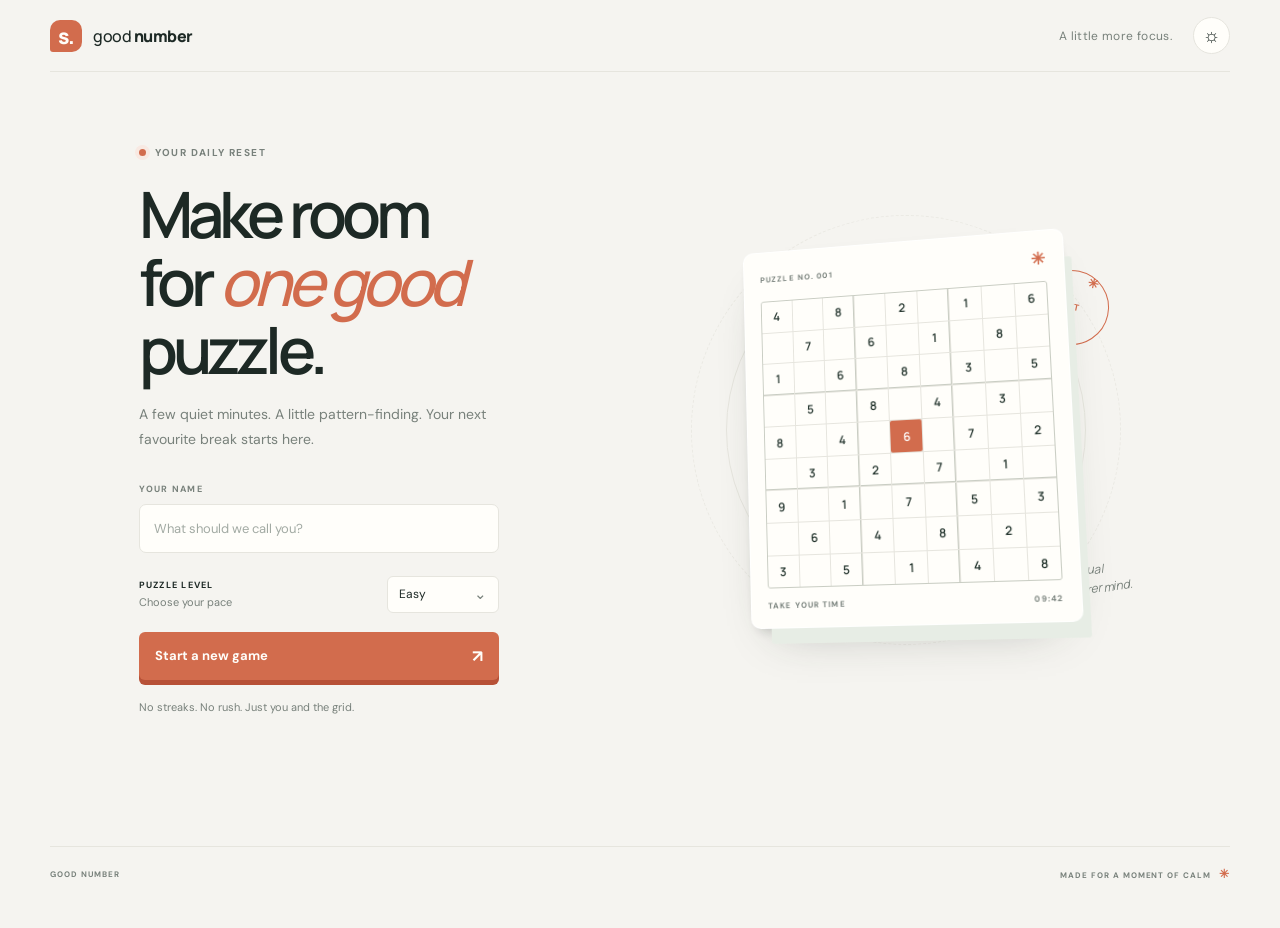
==== index.html @ 7d694d7b "chore: update ui" ====
<!DOCTYPE html>
<html lang="en">
	<head>
		<meta charset="UTF-8" />
		<meta name="viewport" content="width=device-width, initial-scale=1.0" />
		<meta name="theme-color" content="#f5f4f0" />
		<meta
			name="description"
			content="A calmer, more considered place to play Sudoku. Pick up a puzzle and find your focus."
		/>
		<title>Sudoku — a little more focus</title>
		<link rel="icon" type="image/png" href="./static/images/CpeDev.png" />
		<link rel="preconnect" href="https://fonts.googleapis.com" />
		<link rel="preconnect" href="https://fonts.gstatic.com" crossorigin />
		<link
			href="https://fonts.googleapis.com/css2?family=DM+Sans:wght@400;500;600;700&family=Manrope:wght@400;500;600;700;800&display=swap"
			rel="stylesheet"
		/>
		<link rel="stylesheet" href="./static/design/styles.css" />
	</head>
	<body>
		<nav class="topbar" aria-label="Main navigation">
			<div class="nav-container">
				<a href="#" class="nav-logo" aria-label="Sudoku home">
					<span class="brand-mark" aria-hidden="true">s.</span>
					<span>good <strong>number</strong></span>
				</a>
				<div class="nav-right">
					<span class="nav-caption">A little more focus.</span>
					<button
						class="dark-mode-toggle"
						id="dark-mode-toggle"
						type="button"
						aria-label="Toggle dark mode"
						title="Toggle dark mode"
					>
						<span class="theme-icon theme-sun" aria-hidden="true">☼</span>
						<span class="theme-icon theme-moon" aria-hidden="true">◐</span>
					</button>
				</div>
			</div>
		</nav>

		<main class="main">
			<div class="screen">
				<section class="start-screen active" id="start-screen" aria-labelledby="welcome-title">
					<div class="welcome-copy">
						<p class="eyebrow"><span class="eyebrow-dot"></span> YOUR DAILY RESET</p>
						<h1 id="welcome-title">Make room<br />for <em>one good</em><br />puzzle.</h1>
						<p class="welcome-description">
							A few quiet minutes. A little pattern-finding. Your next favourite
							break starts here.
						</p>
						<div class="start-form">
							<label class="field-label" for="input-name">YOUR NAME</label>
							<input
								type="text"
								placeholder="What should we call you?"
								maxlength="24"
								autocomplete="name"
								class="input-name"
								id="input-name"
							/>
							<div class="setup-row">
								<div class="setup-copy">
									<span class="field-label">PUZZLE LEVEL</span>
									<span class="setup-hint">Choose your pace</span>
								</div>
								<button class="level-select" id="btn-level" type="button">
									Easy <span aria-hidden="true">⌄</span>
								</button>
							</div>
							<button class="btn btn-blue" id="btn-play" type="button">
								Start a new game <span aria-hidden="true">↗</span>
							</button>
							<button class="btn btn-continue" id="btn-continue" type="button">
								Continue your game <span aria-hidden="true">→</span>
							</button>
						</div>
						<p class="welcome-note">No streaks. No rush. Just you and the grid.</p>
					</div>
					<div class="welcome-art" aria-hidden="true">
						<div class="art-orbit orbit-one"></div>
						<div class="art-orbit orbit-two"></div>
						<div class="art-card">
							<div class="art-card-top"><span>PUZZLE NO. 001</span><span>✳</span></div>
							<div class="art-grid">
								<span>4</span><span></span><span>8</span><span></span><span>2</span><span></span><span>1</span><span></span><span>6</span>
								<span></span><span>7</span><span></span><span>6</span><span></span><span>1</span><span></span><span>8</span><span></span>
								<span>1</span><span></span><span>6</span><span></span><span>8</span><span></span><span>3</span><span></span><span>5</span>
								<span></span><span>5</span><span></span><span>8</span><span></span><span>4</span><span></span><span>3</span><span></span>
								<span>8</span><span></span><span>4</span><span></span><span class="art-highlight">6</span><span></span><span>7</span><span></span><span>2</span>
								<span></span><span>3</span><span></span><span>2</span><span></span><span>7</span><span></span><span>1</span><span></span>
								<span>9</span><span></span><span>1</span><span></span><span>7</span><span></span><span>5</span><span></span><span>3</span>
								<span></span><span>6</span><span></span><span>4</span><span></span><span>8</span><span></span><span>2</span><span></span>
								<span>3</span><span></span><span>5</span><span></span><span>1</span><span></span><span>4</span><span></span><span>8</span>
							</div>
							<div class="art-card-bottom"><span>TAKE YOUR TIME</span><span>09:42</span></div>
						</div>
						<div class="art-stamp"><span>THE<br />QUIET<br />WIN</span><b>✳</b></div>
						<p class="art-caption">A small ritual<br />for a clearer mind.</p>
					</div>
				</section>

				<section class="main-game" id="game-screen" aria-label="Sudoku game">
					<header class="game-heading">
						<div>
							<p class="eyebrow"><span class="eyebrow-dot"></span> YOUR FOCUS SESSION</p>
							<h1>Find your <em>flow.</em></h1>
						</div>
						<button class="back-button" id="btn-home" type="button" aria-label="Back to home">↗</button>
					</header>
					<div class="game-layout">
						<div class="board-column">
							<div class="board-topline">
								<div>
									<span class="board-label">PUZZLE</span>
									<span class="board-number">No. 001</span>
								</div>
								<span class="live-pill"><span></span> IN PROGRESS</span>
							</div>
							<div class="board-stage">
								<div class="main-sudoku-grid" role="grid" aria-label="Sudoku puzzle">
									<div class="main-grid-cell" role="gridcell" tabindex="0"></div><div class="main-grid-cell" role="gridcell" tabindex="0"></div><div class="main-grid-cell" role="gridcell" tabindex="0"></div><div class="main-grid-cell" role="gridcell" tabindex="0"></div><div class="main-grid-cell" role="gridcell" tabindex="0"></div><div class="main-grid-cell" role="gridcell" tabindex="0"></div><div class="main-grid-cell" role="gridcell" tabindex="0"></div><div class="main-grid-cell" role="gridcell" tabindex="0"></div><div class="main-grid-cell" role="gridcell" tabindex="0"></div>
									<div class="main-grid-cell" role="gridcell" tabindex="0"></div><div class="main-grid-cell" role="gridcell" tabindex="0"></div><div class="main-grid-cell" role="gridcell" tabindex="0"></div><div class="main-grid-cell" role="gridcell" tabindex="0"></div><div class="main-grid-cell" role="gridcell" tabindex="0"></div><div class="main-grid-cell" role="gridcell" tabindex="0"></div><div class="main-grid-cell" role="gridcell" tabindex="0"></div><div class="main-grid-cell" role="gridcell" tabindex="0"></div><div class="main-grid-cell" role="gridcell" tabindex="0"></div>
									<div class="main-grid-cell" role="gridcell" tabindex="0"></div><div class="main-grid-cell" role="gridcell" tabindex="0"></div><div class="main-grid-cell" role="gridcell" tabindex="0"></div><div class="main-grid-cell" role="gridcell" tabindex="0"></div><div class="main-grid-cell" role="gridcell" tabindex="0"></div><div class="main-grid-cell" role="gridcell" tabindex="0"></div><div class="main-grid-cell" role="gridcell" tabindex="0"></div><div class="main-grid-cell" role="gridcell" tabindex="0"></div><div class="main-grid-cell" role="gridcell" tabindex="0"></div>
									<div class="main-grid-cell" role="gridcell" tabindex="0"></div><div class="main-grid-cell" role="gridcell" tabindex="0"></div><div class="main-grid-cell" role="gridcell" tabindex="0"></div><div class="main-grid-cell" role="gridcell" tabindex="0"></div><div class="main-grid-cell" role="gridcell" tabindex="0"></div><div class="main-grid-cell" role="gridcell" tabindex="0"></div><div class="main-grid-cell" role="gridcell" tabindex="0"></div><div class="main-grid-cell" role="gridcell" tabindex="0"></div><div class="main-grid-cell" role="gridcell" tabindex="0"></div>
									<div class="main-grid-cell" role="gridcell" tabindex="0"></div><div class="main-grid-cell" role="gridcell" tabindex="0"></div><div class="main-grid-cell" role="gridcell" tabindex="0"></div><div class="main-grid-cell" role="gridcell" tabindex="0"></div><div class="main-grid-cell" role="gridcell" tabindex="0"></div><div class="main-grid-cell" role="gridcell" tabindex="0"></div><div class="main-grid-cell" role="gridcell" tabindex="0"></div><div class="main-grid-cell" role="gridcell" tabindex="0"></div><div class="main-grid-cell" role="gridcell" tabindex="0"></div>
									<div class="main-grid-cell" role="gridcell" tabindex="0"></div><div class="main-grid-cell" role="gridcell" tabindex="0"></div><div class="main-grid-cell" role="gridcell" tabindex="0"></div><div class="main-grid-cell" role="gridcell" tabindex="0"></div><div class="main-grid-cell" role="gridcell" tabindex="0"></div><div class="main-grid-cell" role="gridcell" tabindex="0"></div><div class="main-grid-cell" role="gridcell" tabindex="0"></div><div class="main-grid-cell" role="gridcell" tabindex="0"></div><div class="main-grid-cell" role="gridcell" tabindex="0"></div>
									<div class="main-grid-cell" role="gridcell" tabindex="0"></div><div class="main-grid-cell" role="gridcell" tabindex="0"></div><div class="main-grid-cell" role="gridcell" tabindex="0"></div><div class="main-grid-cell" role="gridcell" tabindex="0"></div><div class="main-grid-cell" role="gridcell" tabindex="0"></div><div class="main-grid-cell" role="gridcell" tabindex="0"></div><div class="main-grid-cell" role="gridcell" tabindex="0"></div><div class="main-grid-cell" role="gridcell" tabindex="0"></div><div class="main-grid-cell" role="gridcell" tabindex="0"></div>
									<div class="main-grid-cell" role="gridcell" tabindex="0"></div><div class="main-grid-cell" role="gridcell" tabindex="0"></div><div class="main-grid-cell" role="gridcell" tabindex="0"></div><div class="main-grid-cell" role="gridcell" tabindex="0"></div><div class="main-grid-cell" role="gridcell" tabindex="0"></div><div class="main-grid-cell" role="gridcell" tabindex="0"></div><div class="main-grid-cell" role="gridcell" tabindex="0"></div><div class="main-grid-cell" role="gridcell" tabindex="0"></div><div class="main-grid-cell" role="gridcell" tabindex="0"></div>
									<div class="main-grid-cell" role="gridcell" tabindex="0"></div><div class="main-grid-cell" role="gridcell" tabindex="0"></div><div class="main-grid-cell" role="gridcell" tabindex="0"></div><div class="main-grid-cell" role="gridcell" tabindex="0"></div><div class="main-grid-cell" role="gridcell" tabindex="0"></div><div class="main-grid-cell" role="gridcell" tabindex="0"></div><div class="main-grid-cell" role="gridcell" tabindex="0"></div><div class="main-grid-cell" role="gridcell" tabindex="0"></div><div class="main-grid-cell" role="gridcell" tabindex="0"></div>
								</div>
							</div>
							<div class="main-game-info">
								<div class="main-game-info-box">
									<span class="info-label">PLAYER</span><span id="player-name">Player</span>
								</div>
								<div class="main-game-info-box">
									<span class="info-label">DIFFICULTY</span><span id="game-level">Easy</span>
								</div>
							</div>
						</div>
						<aside class="game-sidebar">
							<div class="session-card">
								<span class="field-label">TIME ELAPSED</span>
								<div class="timer-row"><span id="game-time">00:00</span><button class="pause-btn" id="btn-pause" type="button" aria-label="Pause game">Ⅱ</button></div>
								<div class="progress-label"><span>PUZZLE PROGRESS</span><span id="progress-value">0 / 81</span></div>
								<div class="progress-track"><span id="progress-bar"></span></div>
							</div>
							<div class="number-panel">
								<div class="panel-heading"><span class="field-label">NUMBER PAD</span><span>1 — 9</span></div>
								<div class="numbers">
									<button class="number" type="button">1</button><button class="number" type="button">2</button><button class="number" type="button">3</button>
									<button class="number" type="button">4</button><button class="number" type="button">5</button><button class="number" type="button">6</button>
									<button class="number" type="button">7</button><button class="number" type="button">8</button><button class="number" type="button">9</button>
								</div>
								<button class="delete" id="btn-delete" type="button"><span aria-hidden="true">⌫</span> Erase</button>
								<p class="keyboard-hint">TIP <span>Use your keyboard to enter numbers</span></p>
							</div>
							<div class="sidebar-quote"><span aria-hidden="true">✳</span><p>One square at a time.<br /><em>You’re doing just fine.</em></p></div>
						</aside>
					</div>
				</section>

				<section class="pause-screen overlay-screen" id="pause-screen" aria-label="Game paused">
					<div class="overlay-card">
						<span class="overlay-icon">Ⅱ</span>
						<p class="eyebrow">TAKE YOUR TIME</p>
						<h2>Pause &amp; breathe.</h2>
						<p>Your puzzle will be right here when you’re ready.</p>
						<button class="btn btn-blue" id="btn-resume" type="button">Back to puzzle <span>→</span></button>
						<button class="text-button" id="btn-new-game" type="button">Leave this puzzle</button>
					</div>
				</section>
				<section class="result-screen overlay-screen" id="result-screen" aria-label="Puzzle complete">
					<div class="overlay-card">
						<span class="overlay-icon result-icon">✳</span>
						<p class="eyebrow">A MOMENT WELL SPENT</p>
						<h2 class="congrate">Nicely done.</h2>
						<p>You found every number. Take that feeling with you.</p>
						<div class="result-stat"><span>YOUR TIME</span><strong id="result-time">00:00</strong></div>
						<button class="btn btn-blue" id="btn-new-game-2" type="button">Play another <span>↗</span></button>
					</div>
				</section>
			</div>
		</main>
		<footer class="site-footer"><span>GOOD NUMBER</span><span>MADE FOR A MOMENT OF CALM <b>✳</b></span></footer>

		<script src="./static/js/constant.js"></script>
		<script src="./static/js/sudoku.js"></script>
		<script src="./static/js/app.js"></script>
	</body>
</html>
---- static/design/styles.css ----
:root {
	--paper: #f5f4f0;
	--surface: #fffefa;
	--surface-raised: #ffffff;
	--ink: #1d2925;
	--muted: #78817b;
	--line: #e6e5de;
	--line-strong: #c9cdc3;
	--accent: #d26c4d;
	--accent-dark: #b75137;
	--accent-soft: #f8e9e2;
	--sage: #e7ede5;
	--board: #fffefa;
	--given: #24352e;
	--entry: #477a69;
	--highlight: #f2e7d8;
	--selected: #d7e5d7;
	--error: #b75137;
	--shadow-board: 0 25px 48px -29px rgba(38, 48, 41, .42), 0 8px 14px -9px rgba(38, 48, 41, .3);
	--shadow-card: 0 16px 38px -27px rgba(38, 48, 41, .34);
	--nav-size: 72px;
	--font-body: "DM Sans", sans-serif;
	--font-display: "Manrope", sans-serif;
}

.dark {
	--paper: #171d1a;
	--surface: #202823;
	--surface-raised: #28322c;
	--ink: #ecede4;
	--muted: #a0aaa2;
	--line: #364039;
	--line-strong: #566158;
	--accent: #e18a69;
	--accent-dark: #ed9c7d;
	--accent-soft: #3a2a25;
	--sage: #303c33;
	--board: #263029;
	--given: #e6e9df;
	--entry: #8bc4a7;
	--highlight: #3c3930;
	--selected: #3b5747;
	--error: #e68a72;
	--shadow-board: 0 25px 48px -29px rgba(0, 0, 0, .8), 0 8px 14px -9px rgba(0, 0, 0, .7);
	--shadow-card: 0 16px 38px -27px rgba(0, 0, 0, .65);
}

* {
	box-sizing: border-box;
	margin: 0;
	padding: 0;
}

body {
	min-width: 320px;
	background: var(--paper);
	color: var(--ink);
	font-family: var(--font-body);
	-webkit-font-smoothing: antialiased;
	transition: background-color .25s ease, color .25s ease;
}

button, input {
	font: inherit;
}

button {
	color: inherit;
}

a {
	color: inherit;
	text-decoration: none;
}

.topbar {
	position: relative;
	z-index: 5;
	height: var(--nav-size);
}

.nav-container {
	width: min(1180px, calc(100% - 64px));
	height: 100%;
	margin: auto;
	display: flex;
	align-items: center;
	justify-content: space-between;
	border-bottom: 1px solid var(--line);
}

.nav-logo {
	display: inline-flex;
	align-items: center;
	gap: 11px;
	font-family: var(--font-display);
	font-size: 16px;
	font-weight: 500;
	letter-spacing: -.5px;
}

.nav-logo strong {
	font-weight: 800;
}

.brand-mark {
	width: 32px;
	height: 32px;
	display: grid;
	place-items: center;
	border-radius: 10px 10px 10px 3px;
	background: var(--accent);
	color: #fffefa;
	font-family: var(--font-display);
	font-size: 21px;
	font-weight: 800;
}

.nav-right {
	display: flex;
	align-items: center;
	gap: 21px;
}

.nav-caption {
	color: var(--muted);
	font-size: 12px;
	letter-spacing: .03em;
}

.dark-mode-toggle {
	width: 37px;
	height: 37px;
	display: grid;
	place-items: center;
	border: 1px solid var(--line);
	border-radius: 50%;
	background: var(--surface);
	cursor: pointer;
	transition: transform .2s ease, border-color .2s ease;
}

.dark-mode-toggle:hover {
	transform: rotate(-12deg);
	border-color: var(--accent);
}

.theme-icon {
	font-size: 19px;
	line-height: 1;
}

.theme-moon, .dark .theme-sun {
	display: none;
}

.dark .theme-moon {
	display: inline;
}

.main {
	min-height: calc(100vh - var(--nav-size) - 54px);
}

.screen {
	position: relative;
	width: min(1180px, calc(100% - 64px));
	min-height: 720px;
	margin: 0 auto;
}

.start-screen {
	min-height: 720px;
	display: grid;
	grid-template-columns: 1fr 1fr;
	align-items: center;
	gap: 60px;
	padding: 46px 7.5% 50px;
	transition: opacity .3s ease, transform .35s ease;
}

.start-screen:not(.active) {
	position: absolute;
	inset: 0;
	z-index: -1;
	opacity: 0;
	visibility: hidden;
	pointer-events: none;
	transform: translateY(12px);
}

.eyebrow, .field-label, .board-label, .live-pill, .progress-label, .panel-heading > span:first-child, .keyboard-hint, .art-card-top, .art-card-bottom, .result-stat > span, .site-footer {
	font-size: 10px;
	font-weight: 700;
	letter-spacing: .14em;
}

.eyebrow {
	display: flex;
	align-items: center;
	gap: 9px;
	color: var(--muted);
}

.eyebrow-dot {
	width: 7px;
	height: 7px;
	border-radius: 50%;
	background: var(--accent);
	box-shadow: 0 0 0 4px var(--accent-soft);
}

.welcome-copy h1, .game-heading h1 {
	margin-top: 21px;
	font-family: var(--font-display);
	font-size: clamp(42px, 5vw, 64px);
	font-weight: 600;
	letter-spacing: -.075em;
	line-height: 1.06;
}

.welcome-copy h1 em, .game-heading h1 em {
	color: var(--accent);
	font-weight: 500;
}

.welcome-description {
	max-width: 365px;
	margin-top: 18px;
	color: var(--muted);
	font-size: 14px;
	line-height: 1.8;
}

.start-form {
	width: min(360px, 100%);
	margin-top: 31px;
}

.field-label {
	display: block;
	color: var(--muted);
	font-size: 9px;
}

.input-name {
	width: 100%;
	height: 49px;
	margin-top: 9px;
	padding: 0 14px;
	border: 1px solid var(--line);
	border-radius: 7px;
	outline: 0;
	background: var(--surface);
	color: var(--ink);
	font-size: 13px;
	transition: border .2s ease, box-shadow .2s ease;
}

.input-name::placeholder {
	color: #a2aaa3;
}

.input-name:focus {
	border-color: var(--accent);
	box-shadow: 0 0 0 3px var(--accent-soft);
}

.setup-row {
	display: flex;
	align-items: center;
	justify-content: space-between;
	margin-top: 23px;
}

.setup-copy .field-label {
	color: var(--ink);
}

.setup-hint {
	display: block;
	margin-top: 4px;
	color: var(--muted);
	font-size: 11px;
}

.level-select {
	min-width: 112px;
	height: 37px;
	padding: 0 11px;
	display: flex;
	align-items: center;
	justify-content: space-between;
	gap: 18px;
	border: 1px solid var(--line);
	border-radius: 6px;
	background: var(--surface);
	font-size: 12px;
	cursor: pointer;
}

.level-select span {
	color: var(--muted);
	font-size: 15px;
}

.btn {
	width: 100%;
	min-height: 48px;
	margin-top: 19px;
	padding: 0 16px;
	display: flex;
	align-items: center;
	justify-content: space-between;
	border: 0;
	border-radius: 6px;
	background: var(--sage);
	font-size: 13px;
	font-weight: 700;
	cursor: pointer;
	transition: transform .2s ease, background .2s ease, box-shadow .2s ease;
}

.btn:hover {
	transform: translateY(-2px);
}

.btn-blue {
	background: var(--accent);
	color: #fffefa;
	box-shadow: 0 5px 0 var(--accent-dark);
}

.btn-blue:hover {
	background: var(--accent-dark);
	box-shadow: 0 7px 0 var(--accent-dark);
}

.btn-blue span {
	font-size: 17px;
}

.btn-continue {
	display: none;
	margin-top: 10px;
	border: 1px solid var(--line);
	background: var(--surface);
}

.welcome-note {
	margin-top: 20px;
	color: var(--muted);
	font-size: 11px;
}

.input-err {
	border-color: var(--error);
	animation: nudge .34s ease;
}

@keyframes nudge {
	25% { transform: translateX(5px); }
	75% { transform: translateX(-5px); }
}

.welcome-art {
	position: relative;
	min-height: 470px;
	display: grid;
	place-items: center;
	perspective: 1000px;
}

.art-orbit {
	position: absolute;
	width: 360px;
	height: 360px;
	border: 1px solid var(--line);
	border-radius: 50%;
}

.orbit-two {
	width: 430px;
	height: 430px;
	border-style: dashed;
	opacity: .7;
}

.art-card {
	position: relative;
	z-index: 1;
	width: min(330px, 78%);
	padding: 17px;
	border: 1px solid rgba(255, 255, 255, .9);
	border-radius: 10px;
	background: var(--surface);
	box-shadow: 14px 22px 0 -7px var(--sage), var(--shadow-board);
	transform: rotateY(-9deg) rotateX(5deg) rotateZ(-3deg);
	transition: transform .45s cubic-bezier(.2, .75, .3, 1);
}

.art-card:hover {
	transform: rotateY(-3deg) rotateX(2deg) rotateZ(-1deg) translateY(-5px);
}

.art-card-top, .art-card-bottom {
	display: flex;
	align-items: center;
	justify-content: space-between;
	color: var(--muted);
	font-size: 8px;
}

.art-card-top span:last-child {
	color: var(--accent);
	font-size: 17px;
}

.art-grid {
	display: grid;
	grid-template-columns: repeat(9, 1fr);
	margin: 12px 0;
	overflow: hidden;
	border: 1.5px solid var(--line-strong);
	border-radius: 3px;
	background: var(--line);
	gap: 1px;
}

.art-grid span {
	aspect-ratio: 1;
	display: grid;
	place-items: center;
	background: var(--surface);
	color: var(--given);
	font-family: var(--font-display);
	font-size: 12px;
	font-weight: 600;
}

.art-grid span:nth-child(3n):not(:nth-child(9n)) {
	border-right: 1px solid var(--line-strong);
}

.art-grid span:nth-child(n+19):nth-child(-n+27),
.art-grid span:nth-child(n+46):nth-child(-n+54) {
	border-bottom: 1px solid var(--line-strong);
}

.art-grid .art-highlight {
	border-radius: 2px;
	background: var(--accent);
	color: white;
}

.art-caption {
	position: absolute;
	right: 2%;
	bottom: 14%;
	color: var(--muted);
	font-family: var(--font-display);
	font-size: 12px;
	font-style: italic;
	line-height: 1.6;
	transform: rotate(-7deg);
}

.art-stamp {
	position: absolute;
	right: 7%;
	top: 16%;
	width: 75px;
	height: 75px;
	display: flex;
	align-items: center;
	justify-content: center;
	gap: 3px;
	border: 1px solid var(--accent);
	border-radius: 50%;
	color: var(--accent);
	transform: rotate(12deg);
}

.art-stamp span {
	font-size: 9px;
	font-weight: 700;
	letter-spacing: .1em;
	line-height: 1.25;
}

.art-stamp b {
	align-self: flex-start;
	font-size: 13px;
}

.main-game {
	position: absolute;
	inset: 0;
	padding: 47px 6.5% 65px;
	min-height: 100%;
	opacity: 0;
	visibility: hidden;
	transform: translateY(12px);
	pointer-events: none;
	transition: opacity .3s ease, transform .35s ease;
}

.main-game.active {
	opacity: 1;
	visibility: visible;
	transform: translateY(0);
	pointer-events: auto;
}

.game-heading {
	display: flex;
	align-items: flex-end;
	justify-content: space-between;
	margin-bottom: 28px;
}

.game-heading h1 {
	margin-top: 11px;
	font-size: 37px;
	letter-spacing: -.065em;
}

.back-button {
	width: 37px;
	height: 37px;
	border: 1px solid var(--line);
	border-radius: 50%;
	background: var(--surface);
	font-size: 16px;
	transform: rotate(180deg);
	cursor: pointer;
}

.game-layout {
	display: grid;
	grid-template-columns: minmax(0, 600px) minmax(218px, 260px);
	align-items: start;
	justify-content: space-between;
	gap: clamp(25px, 5vw, 66px);
}

.board-topline {
	display: flex;
	align-items: center;
	justify-content: space-between;
	margin-bottom: 13px;
}

.board-label {
	color: var(--muted);
	font-size: 9px;
}

.board-number {
	margin-left: 8px;
	font-family: var(--font-display);
	font-size: 12px;
	font-weight: 700;
}

.live-pill {
	display: inline-flex;
	align-items: center;
	gap: 7px;
	color: var(--muted);
	font-size: 8px;
	letter-spacing: .12em;
}

.live-pill span {
	width: 6px;
	height: 6px;
	border-radius: 50%;
	background: #76a783;
	box-shadow: 0 0 0 3px rgba(118, 167, 131, .13);
}

.board-stage {
	padding: 13px;
	border: 1px solid rgba(255, 255, 255, .55);
	border-radius: 9px;
	background: var(--sage);
	box-shadow: var(--shadow-card);
	perspective: 1200px;
}

.main-sudoku-grid {
	display: grid;
	grid-template-columns: repeat(9, minmax(0, 1fr));
	gap: 1px;
	overflow: hidden;
	border: 2px solid var(--line-strong);
	border-radius: 4px;
	background: var(--line-strong);
	box-shadow: 0 3px 0 rgba(29, 41, 37, .1);
	transform: rotateX(1deg);
	transform-origin: center bottom;
}

.main-grid-cell {
	position: relative;
	aspect-ratio: 1;
	min-width: 0;
	display: grid;
	place-items: center;
	background: var(--board);
	color: var(--entry);
	font-family: var(--font-display);
	font-size: clamp(16px, 2.45vw, 25px);
	font-weight: 600;
	cursor: pointer;
	transition: background .12s ease, color .12s ease, transform .12s ease;
}

.main-grid-cell:nth-child(3n):not(:nth-child(9n)) {
	border-right: 2px solid var(--line-strong);
}

.main-grid-cell:nth-child(n+19):nth-child(-n+27),
.main-grid-cell:nth-child(n+46):nth-child(-n+54) {
	border-bottom: 2px solid var(--line-strong);
}

.main-grid-cell.filled {
	color: var(--given);
	font-weight: 700;
}

.main-grid-cell:hover {
	z-index: 1;
	box-shadow: inset 0 0 0 2px var(--accent);
}

.main-grid-cell:focus-visible {
	z-index: 2;
	outline: 2px solid var(--accent);
	outline-offset: -3px;
}

.main-grid-cell.hover {
	background: var(--highlight);
}

.main-grid-cell.selected {
	z-index: 1;
	background: var(--selected);
	color: var(--ink);
	box-shadow: inset 0 0 0 2px var(--entry);
}

.main-grid-cell.err {
	background: var(--accent-soft);
	color: var(--error);
}

.main-game-info {
	display: grid;
	grid-template-columns: 1fr 1fr;
	gap: 12px;
	margin-top: 15px;
}

.main-game-info-box {
	min-height: 57px;
	padding: 10px 13px;
	display: flex;
	flex-direction: column;
	justify-content: center;
	gap: 4px;
	border: 1px solid var(--line);
	border-radius: 6px;
	background: var(--surface);
	font-size: 12px;
	font-weight: 600;
}

.info-label {
	color: var(--muted);
	font-size: 8px;
	font-weight: 700;
	letter-spacing: .12em;
}

.game-sidebar {
	display: flex;
	flex-direction: column;
	gap: 14px;
	padding-top: 27px;
}

.session-card, .number-panel {
	padding: 17px;
	border: 1px solid var(--line);
	border-radius: 7px;
	background: var(--surface);
	box-shadow: var(--shadow-card);
}

.timer-row {
	display: flex;
	align-items: center;
	justify-content: space-between;
	margin-top: 7px;
	padding-bottom: 16px;
	border-bottom: 1px solid var(--line);
}

#game-time {
	font-family: var(--font-display);
	font-size: 29px;
	font-weight: 600;
	font-variant-numeric: tabular-nums;
	letter-spacing: -.05em;
}

.pause-btn {
	width: 32px;
	height: 32px;
	display: grid;
	place-items: center;
	border: 0;
	border-radius: 5px;
	background: var(--sage);
	color: var(--ink);
	font-size: 13px;
	cursor: pointer;
}

.progress-label {
	display: flex;
	justify-content: space-between;
	margin: 15px 0 8px;
	color: var(--muted);
	font-size: 8px;
	letter-spacing: .09em;
}

#progress-value {
	color: var(--ink);
	letter-spacing: .02em;
}

.progress-track {
	height: 5px;
	overflow: hidden;
	border-radius: 99px;
	background: var(--sage);
}

#progress-bar {
	width: 0;
	height: 100%;
	display: block;
	border-radius: inherit;
	background: var(--accent);
	transition: width .25s ease;
}

.panel-heading {
	display: flex;
	align-items: center;
	justify-content: space-between;
	margin-bottom: 13px;
}

.panel-heading > span:last-child {
	color: var(--muted);
	font-size: 10px;
}

.numbers {
	display: grid;
	grid-template-columns: repeat(3, 1fr);
	gap: 7px;
}

.number {
	aspect-ratio: 1.2;
	display: grid;
	place-items: center;
	border: 1px solid var(--line);
	border-radius: 5px;
	background: var(--paper);
	color: var(--ink);
	font-family: var(--font-display);
	font-size: 16px;
	font-weight: 600;
	cursor: pointer;
	transition: border-color .15s ease, background .15s ease, transform .15s ease;
}

.number:hover {
	transform: translateY(-2px);
	border-color: var(--accent);
	background: var(--accent-soft);
}

.delete {
	width: 100%;
	height: 35px;
	margin-top: 9px;
	display: flex;
	align-items: center;
	justify-content: center;
	gap: 7px;
	border: 1px solid var(--line);
	border-radius: 5px;
	background: transparent;
	color: var(--muted);
	font-size: 11px;
	cursor: pointer;
	transition: color .15s ease, border-color .15s ease;
}

.delete:hover {
	border-color: var(--accent);
	color: var(--accent);
}

.delete span {
	font-size: 16px;
}

.keyboard-hint {
	margin-top: 15px;
	color: var(--accent);
	font-size: 8px;
	letter-spacing: .12em;
}

.keyboard-hint span {
	display: block;
	margin-top: 4px;
	color: var(--muted);
	font-size: 10px;
	font-weight: 400;
	letter-spacing: 0;
}

.sidebar-quote {
	display: flex;
	gap: 10px;
	padding: 9px 3px;
	color: var(--muted);
}

.sidebar-quote > span {
	color: var(--accent);
	font-size: 17px;
}

.sidebar-quote p {
	font-size: 11px;
	line-height: 1.65;
}

.sidebar-quote em {
	color: var(--ink);
	font-family: var(--font-display);
	font-size: 12px;
}

.overlay-screen {
	position: absolute;
	z-index: 4;
	inset: 0;
	display: none;
	align-items: center;
	justify-content: center;
	padding: 20px;
	background: color-mix(in srgb, var(--paper) 82%, transparent);
	backdrop-filter: blur(7px);
}

.overlay-screen.active {
	display: flex;
	animation: fade-in .2s ease both;
}

@keyframes fade-in {
	from { opacity: 0; }
	to { opacity: 1; }
}

.overlay-card {
	width: min(390px, 100%);
	padding: 35px;
	border: 1px solid var(--line);
	border-radius: 10px;
	background: var(--surface);
	box-shadow: var(--shadow-board);
	text-align: center;
	animation: rise-in .35s cubic-bezier(.2, .75, .3, 1) both;
}

@keyframes rise-in {
	from { opacity: 0; transform: translateY(12px) scale(.98); }
	to { opacity: 1; transform: translateY(0) scale(1); }
}

.overlay-icon {
	width: 45px;
	height: 45px;
	margin: 0 auto 20px;
	display: grid;
	place-items: center;
	border-radius: 50%;
	background: var(--sage);
	color: var(--ink);
	font-size: 18px;
}

.result-icon {
	background: var(--accent-soft);
	color: var(--accent);
}

.overlay-card .eyebrow {
	justify-content: center;
}

.overlay-card h2 {
	margin-top: 10px;
	font-family: var(--font-display);
	font-size: 29px;
	letter-spacing: -.06em;
}

.overlay-card > p:not(.eyebrow) {
	margin-top: 9px;
	color: var(--muted);
	font-size: 12px;
	line-height: 1.7;
}

.overlay-card .btn {
	margin-top: 25px;
	text-align: left;
}

.text-button {
	margin-top: 20px;
	border: 0;
	background: transparent;
	color: var(--muted);
	font-size: 11px;
	cursor: pointer;
}

.text-button:hover {
	color: var(--accent);
}

.result-stat {
	margin-top: 23px;
	padding: 13px 15px;
	display: flex;
	align-items: center;
	justify-content: space-between;
	border: 1px solid var(--line);
	border-radius: 6px;
}

.result-stat > span {
	color: var(--muted);
	font-size: 9px;
}

.result-stat strong {
	font-family: var(--font-display);
	font-size: 18px;
	font-variant-numeric: tabular-nums;
}

.site-footer {
	width: min(1180px, calc(100% - 64px));
	min-height: 54px;
	margin: auto;
	display: flex;
	align-items: center;
	justify-content: space-between;
	border-top: 1px solid var(--line);
	color: var(--muted);
	font-size: 8px;
	letter-spacing: .12em;
}

.site-footer b {
	margin-left: 5px;
	color: var(--accent);
	font-size: 12px;
}

@media (min-width: 1400px) {
	.screen {
		min-height: min(780px, calc(100vh - 126px));
	}
}

@media (max-width: 900px) {
	.screen {
		width: min(700px, calc(100% - 48px));
	}

	.start-screen {
		min-height: 680px;
		gap: 22px;
		padding-inline: 4%;
	}

	.welcome-art {
		min-height: 390px;
	}

	.art-orbit {
		width: 290px;
		height: 290px;
	}

	.orbit-two {
		width: 350px;
		height: 350px;
	}

	.game-layout {
		grid-template-columns: minmax(0, 1fr) 215px;
		gap: 22px;
	}

	.main-game {
		padding-inline: 2%;
	}

	.board-stage {
		padding: 9px;
	}
}

@media (max-width: 640px) {
	:root {
		--nav-size: 60px;
	}

	.nav-container, .screen, .site-footer {
		width: calc(100% - 36px);
	}

	.nav-caption {
		display: none;
	}

	.start-screen {
		min-height: initial;
		grid-template-columns: 1fr;
		gap: 0;
		padding: 54px 2% 42px;
	}

	.welcome-copy h1 {
		margin-top: 17px;
		font-size: clamp(47px, 12vw, 60px);
	}

	.welcome-art {
		display: none;
	}

	.welcome-description {
		max-width: 330px;
	}

	.main-game {
		padding: 34px 0 40px;
	}

	.game-heading {
		margin-bottom: 20px;
	}

	.game-heading h1 {
		font-size: 32px;
	}

	.game-layout {
		grid-template-columns: 1fr;
		gap: 16px;
	}

	.board-stage {
		padding: 7px;
	}

	.main-grid-cell {
		font-size: clamp(17px, 5.2vw, 24px);
	}

	.game-sidebar {
		display: grid;
		grid-template-columns: 1fr 1fr;
		align-items: start;
		gap: 10px;
		padding-top: 0;
	}

	.session-card, .number-panel {
		padding: 13px;
	}

	.session-card {
		grid-column: 1 / -1;
	}

	.timer-row {
		padding-bottom: 11px;
	}

	#game-time {
		font-size: 25px;
	}

	.numbers {
		gap: 5px;
	}

	.number {
		aspect-ratio: 1.15;
		font-size: 14px;
	}

	.keyboard-hint {
		display: none;
	}

	.sidebar-quote {
		align-self: center;
		padding: 8px;
	}

	.site-footer {
		font-size: 7px;
		letter-spacing: .08em;
	}
}

@media (max-width: 380px) {
	.screen, .nav-container, .site-footer {
		width: calc(100% - 24px);
	}

	.main-grid-cell {
		font-size: 16px;
	}

	.game-sidebar {
		grid-template-columns: 1fr;
	}

	.session-card {
		grid-column: auto;
	}

	.sidebar-quote {
		display: none;
	}

	.site-footer span:last-child {
		font-size: 6px;
	}
}

@media (prefers-reduced-motion: reduce) {
	*, *::before, *::after {
		scroll-behavior: auto !important;
		animation-duration: .01ms !important;
		animation-iteration-count: 1 !important;
		transition-duration: .01ms !important;
	}
}
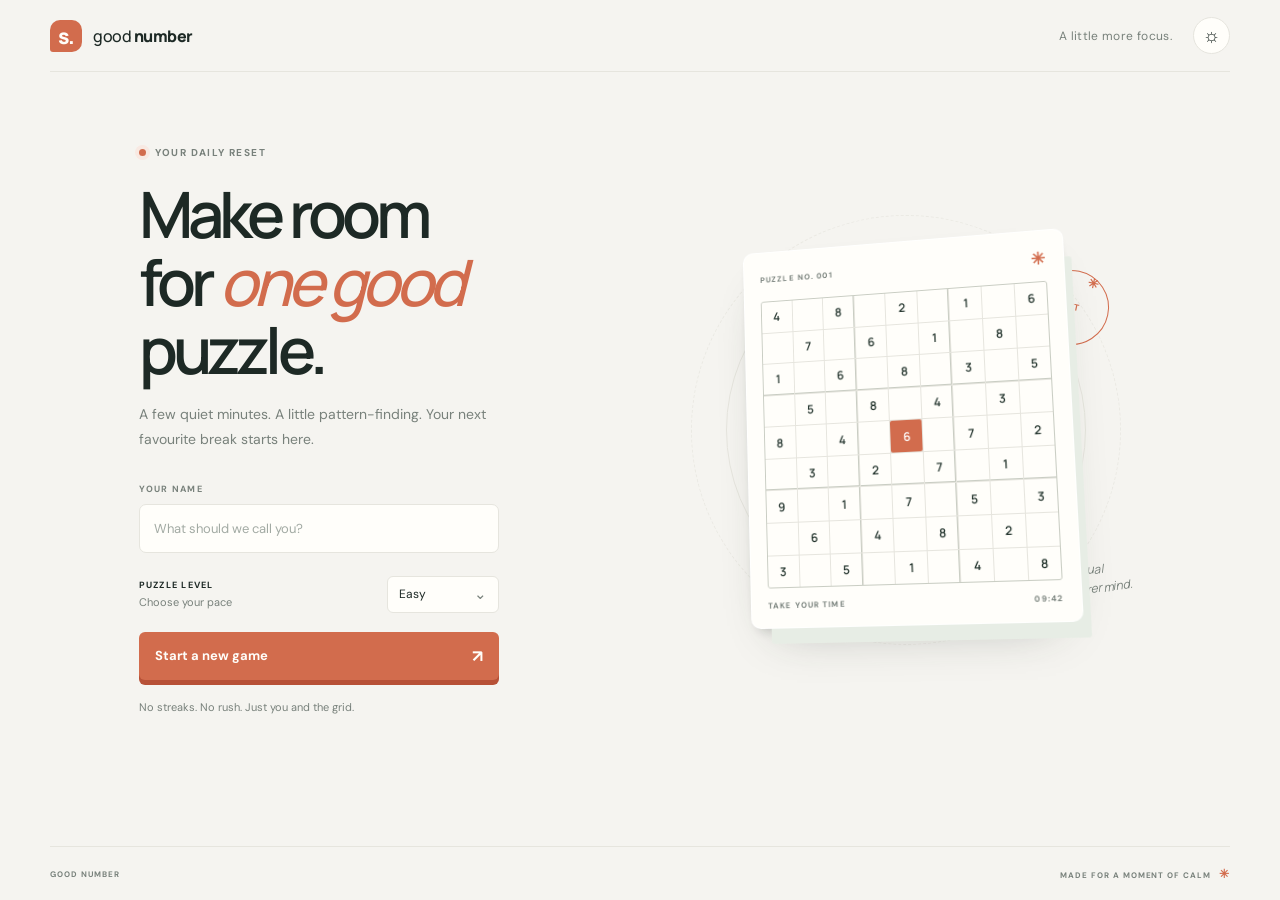
==== commit 984e3095: "chore: upgrade game" ====
--- a/index.html
+++ b/index.html
@@ -21,7 +21,7 @@
 	<body>
 		<nav class="topbar" aria-label="Main navigation">
 			<div class="nav-container">
-				<a href="#" class="nav-logo" aria-label="Sudoku home">
+				<a href="./index.html" class="nav-logo" aria-label="Sudoku home">
 					<span class="brand-mark" aria-hidden="true">s.</span>
 					<span>good <strong>number</strong></span>
 				</a>
@@ -101,94 +101,11 @@
 						<p class="art-caption">A small ritual<br />for a clearer mind.</p>
 					</div>
 				</section>
-
-				<section class="main-game" id="game-screen" aria-label="Sudoku game">
-					<header class="game-heading">
-						<div>
-							<p class="eyebrow"><span class="eyebrow-dot"></span> YOUR FOCUS SESSION</p>
-							<h1>Find your <em>flow.</em></h1>
-						</div>
-						<button class="back-button" id="btn-home" type="button" aria-label="Back to home">↗</button>
-					</header>
-					<div class="game-layout">
-						<div class="board-column">
-							<div class="board-topline">
-								<div>
-									<span class="board-label">PUZZLE</span>
-									<span class="board-number">No. 001</span>
-								</div>
-								<span class="live-pill"><span></span> IN PROGRESS</span>
-							</div>
-							<div class="board-stage">
-								<div class="main-sudoku-grid" role="grid" aria-label="Sudoku puzzle">
-									<div class="main-grid-cell" role="gridcell" tabindex="0"></div><div class="main-grid-cell" role="gridcell" tabindex="0"></div><div class="main-grid-cell" role="gridcell" tabindex="0"></div><div class="main-grid-cell" role="gridcell" tabindex="0"></div><div class="main-grid-cell" role="gridcell" tabindex="0"></div><div class="main-grid-cell" role="gridcell" tabindex="0"></div><div class="main-grid-cell" role="gridcell" tabindex="0"></div><div class="main-grid-cell" role="gridcell" tabindex="0"></div><div class="main-grid-cell" role="gridcell" tabindex="0"></div>
-									<div class="main-grid-cell" role="gridcell" tabindex="0"></div><div class="main-grid-cell" role="gridcell" tabindex="0"></div><div class="main-grid-cell" role="gridcell" tabindex="0"></div><div class="main-grid-cell" role="gridcell" tabindex="0"></div><div class="main-grid-cell" role="gridcell" tabindex="0"></div><div class="main-grid-cell" role="gridcell" tabindex="0"></div><div class="main-grid-cell" role="gridcell" tabindex="0"></div><div class="main-grid-cell" role="gridcell" tabindex="0"></div><div class="main-grid-cell" role="gridcell" tabindex="0"></div>
-									<div class="main-grid-cell" role="gridcell" tabindex="0"></div><div class="main-grid-cell" role="gridcell" tabindex="0"></div><div class="main-grid-cell" role="gridcell" tabindex="0"></div><div class="main-grid-cell" role="gridcell" tabindex="0"></div><div class="main-grid-cell" role="gridcell" tabindex="0"></div><div class="main-grid-cell" role="gridcell" tabindex="0"></div><div class="main-grid-cell" role="gridcell" tabindex="0"></div><div class="main-grid-cell" role="gridcell" tabindex="0"></div><div class="main-grid-cell" role="gridcell" tabindex="0"></div>
-									<div class="main-grid-cell" role="gridcell" tabindex="0"></div><div class="main-grid-cell" role="gridcell" tabindex="0"></div><div class="main-grid-cell" role="gridcell" tabindex="0"></div><div class="main-grid-cell" role="gridcell" tabindex="0"></div><div class="main-grid-cell" role="gridcell" tabindex="0"></div><div class="main-grid-cell" role="gridcell" tabindex="0"></div><div class="main-grid-cell" role="gridcell" tabindex="0"></div><div class="main-grid-cell" role="gridcell" tabindex="0"></div><div class="main-grid-cell" role="gridcell" tabindex="0"></div>
-									<div class="main-grid-cell" role="gridcell" tabindex="0"></div><div class="main-grid-cell" role="gridcell" tabindex="0"></div><div class="main-grid-cell" role="gridcell" tabindex="0"></div><div class="main-grid-cell" role="gridcell" tabindex="0"></div><div class="main-grid-cell" role="gridcell" tabindex="0"></div><div class="main-grid-cell" role="gridcell" tabindex="0"></div><div class="main-grid-cell" role="gridcell" tabindex="0"></div><div class="main-grid-cell" role="gridcell" tabindex="0"></div><div class="main-grid-cell" role="gridcell" tabindex="0"></div>
-									<div class="main-grid-cell" role="gridcell" tabindex="0"></div><div class="main-grid-cell" role="gridcell" tabindex="0"></div><div class="main-grid-cell" role="gridcell" tabindex="0"></div><div class="main-grid-cell" role="gridcell" tabindex="0"></div><div class="main-grid-cell" role="gridcell" tabindex="0"></div><div class="main-grid-cell" role="gridcell" tabindex="0"></div><div class="main-grid-cell" role="gridcell" tabindex="0"></div><div class="main-grid-cell" role="gridcell" tabindex="0"></div><div class="main-grid-cell" role="gridcell" tabindex="0"></div>
-									<div class="main-grid-cell" role="gridcell" tabindex="0"></div><div class="main-grid-cell" role="gridcell" tabindex="0"></div><div class="main-grid-cell" role="gridcell" tabindex="0"></div><div class="main-grid-cell" role="gridcell" tabindex="0"></div><div class="main-grid-cell" role="gridcell" tabindex="0"></div><div class="main-grid-cell" role="gridcell" tabindex="0"></div><div class="main-grid-cell" role="gridcell" tabindex="0"></div><div class="main-grid-cell" role="gridcell" tabindex="0"></div><div class="main-grid-cell" role="gridcell" tabindex="0"></div>
-									<div class="main-grid-cell" role="gridcell" tabindex="0"></div><div class="main-grid-cell" role="gridcell" tabindex="0"></div><div class="main-grid-cell" role="gridcell" tabindex="0"></div><div class="main-grid-cell" role="gridcell" tabindex="0"></div><div class="main-grid-cell" role="gridcell" tabindex="0"></div><div class="main-grid-cell" role="gridcell" tabindex="0"></div><div class="main-grid-cell" role="gridcell" tabindex="0"></div><div class="main-grid-cell" role="gridcell" tabindex="0"></div><div class="main-grid-cell" role="gridcell" tabindex="0"></div>
-									<div class="main-grid-cell" role="gridcell" tabindex="0"></div><div class="main-grid-cell" role="gridcell" tabindex="0"></div><div class="main-grid-cell" role="gridcell" tabindex="0"></div><div class="main-grid-cell" role="gridcell" tabindex="0"></div><div class="main-grid-cell" role="gridcell" tabindex="0"></div><div class="main-grid-cell" role="gridcell" tabindex="0"></div><div class="main-grid-cell" role="gridcell" tabindex="0"></div><div class="main-grid-cell" role="gridcell" tabindex="0"></div><div class="main-grid-cell" role="gridcell" tabindex="0"></div>
-								</div>
-							</div>
-							<div class="main-game-info">
-								<div class="main-game-info-box">
-									<span class="info-label">PLAYER</span><span id="player-name">Player</span>
-								</div>
-								<div class="main-game-info-box">
-									<span class="info-label">DIFFICULTY</span><span id="game-level">Easy</span>
-								</div>
-							</div>
-						</div>
-						<aside class="game-sidebar">
-							<div class="session-card">
-								<span class="field-label">TIME ELAPSED</span>
-								<div class="timer-row"><span id="game-time">00:00</span><button class="pause-btn" id="btn-pause" type="button" aria-label="Pause game">Ⅱ</button></div>
-								<div class="progress-label"><span>PUZZLE PROGRESS</span><span id="progress-value">0 / 81</span></div>
-								<div class="progress-track"><span id="progress-bar"></span></div>
-							</div>
-							<div class="number-panel">
-								<div class="panel-heading"><span class="field-label">NUMBER PAD</span><span>1 — 9</span></div>
-								<div class="numbers">
-									<button class="number" type="button">1</button><button class="number" type="button">2</button><button class="number" type="button">3</button>
-									<button class="number" type="button">4</button><button class="number" type="button">5</button><button class="number" type="button">6</button>
-									<button class="number" type="button">7</button><button class="number" type="button">8</button><button class="number" type="button">9</button>
-								</div>
-								<button class="delete" id="btn-delete" type="button"><span aria-hidden="true">⌫</span> Erase</button>
-								<p class="keyboard-hint">TIP <span>Use your keyboard to enter numbers</span></p>
-							</div>
-							<div class="sidebar-quote"><span aria-hidden="true">✳</span><p>One square at a time.<br /><em>You’re doing just fine.</em></p></div>
-						</aside>
-					</div>
-				</section>
-
-				<section class="pause-screen overlay-screen" id="pause-screen" aria-label="Game paused">
-					<div class="overlay-card">
-						<span class="overlay-icon">Ⅱ</span>
-						<p class="eyebrow">TAKE YOUR TIME</p>
-						<h2>Pause &amp; breathe.</h2>
-						<p>Your puzzle will be right here when you’re ready.</p>
-						<button class="btn btn-blue" id="btn-resume" type="button">Back to puzzle <span>→</span></button>
-						<button class="text-button" id="btn-new-game" type="button">Leave this puzzle</button>
-					</div>
-				</section>
-				<section class="result-screen overlay-screen" id="result-screen" aria-label="Puzzle complete">
-					<div class="overlay-card">
-						<span class="overlay-icon result-icon">✳</span>
-						<p class="eyebrow">A MOMENT WELL SPENT</p>
-						<h2 class="congrate">Nicely done.</h2>
-						<p>You found every number. Take that feeling with you.</p>
-						<div class="result-stat"><span>YOUR TIME</span><strong id="result-time">00:00</strong></div>
-						<button class="btn btn-blue" id="btn-new-game-2" type="button">Play another <span>↗</span></button>
-					</div>
-				</section>
 			</div>
 		</main>
 		<footer class="site-footer"><span>GOOD NUMBER</span><span>MADE FOR A MOMENT OF CALM <b>✳</b></span></footer>
 
 		<script src="./static/js/constant.js"></script>
-		<script src="./static/js/sudoku.js"></script>
-		<script src="./static/js/app.js"></script>
+		<script src="./static/js/home.js"></script>
 	</body>
 </html>
--- a/static/design/styles.css
+++ b/static/design/styles.css
@@ -74,9 +74,11 @@
 }
 
 .topbar {
-	position: relative;
+	position: sticky;
+	top: 0;
 	z-index: 5;
 	height: var(--nav-size);
+	background: var(--paper);
 }
 
 .nav-container {
@@ -506,6 +508,8 @@
 }
 
 .main-game.active {
+	position: relative;
+	inset: auto;
 	opacity: 1;
 	visibility: visible;
 	transform: translateY(0);
@@ -979,7 +983,8 @@
 
 .site-footer {
 	width: min(1180px, calc(100% - 64px));
-	min-height: 54px;
+	height: 54px;
+	flex-shrink: 0;
 	margin: auto;
 	display: flex;
 	align-items: center;
@@ -988,6 +993,7 @@
 	color: var(--muted);
 	font-size: 8px;
 	letter-spacing: .12em;
+	white-space: nowrap;
 }
 
 .site-footer b {
